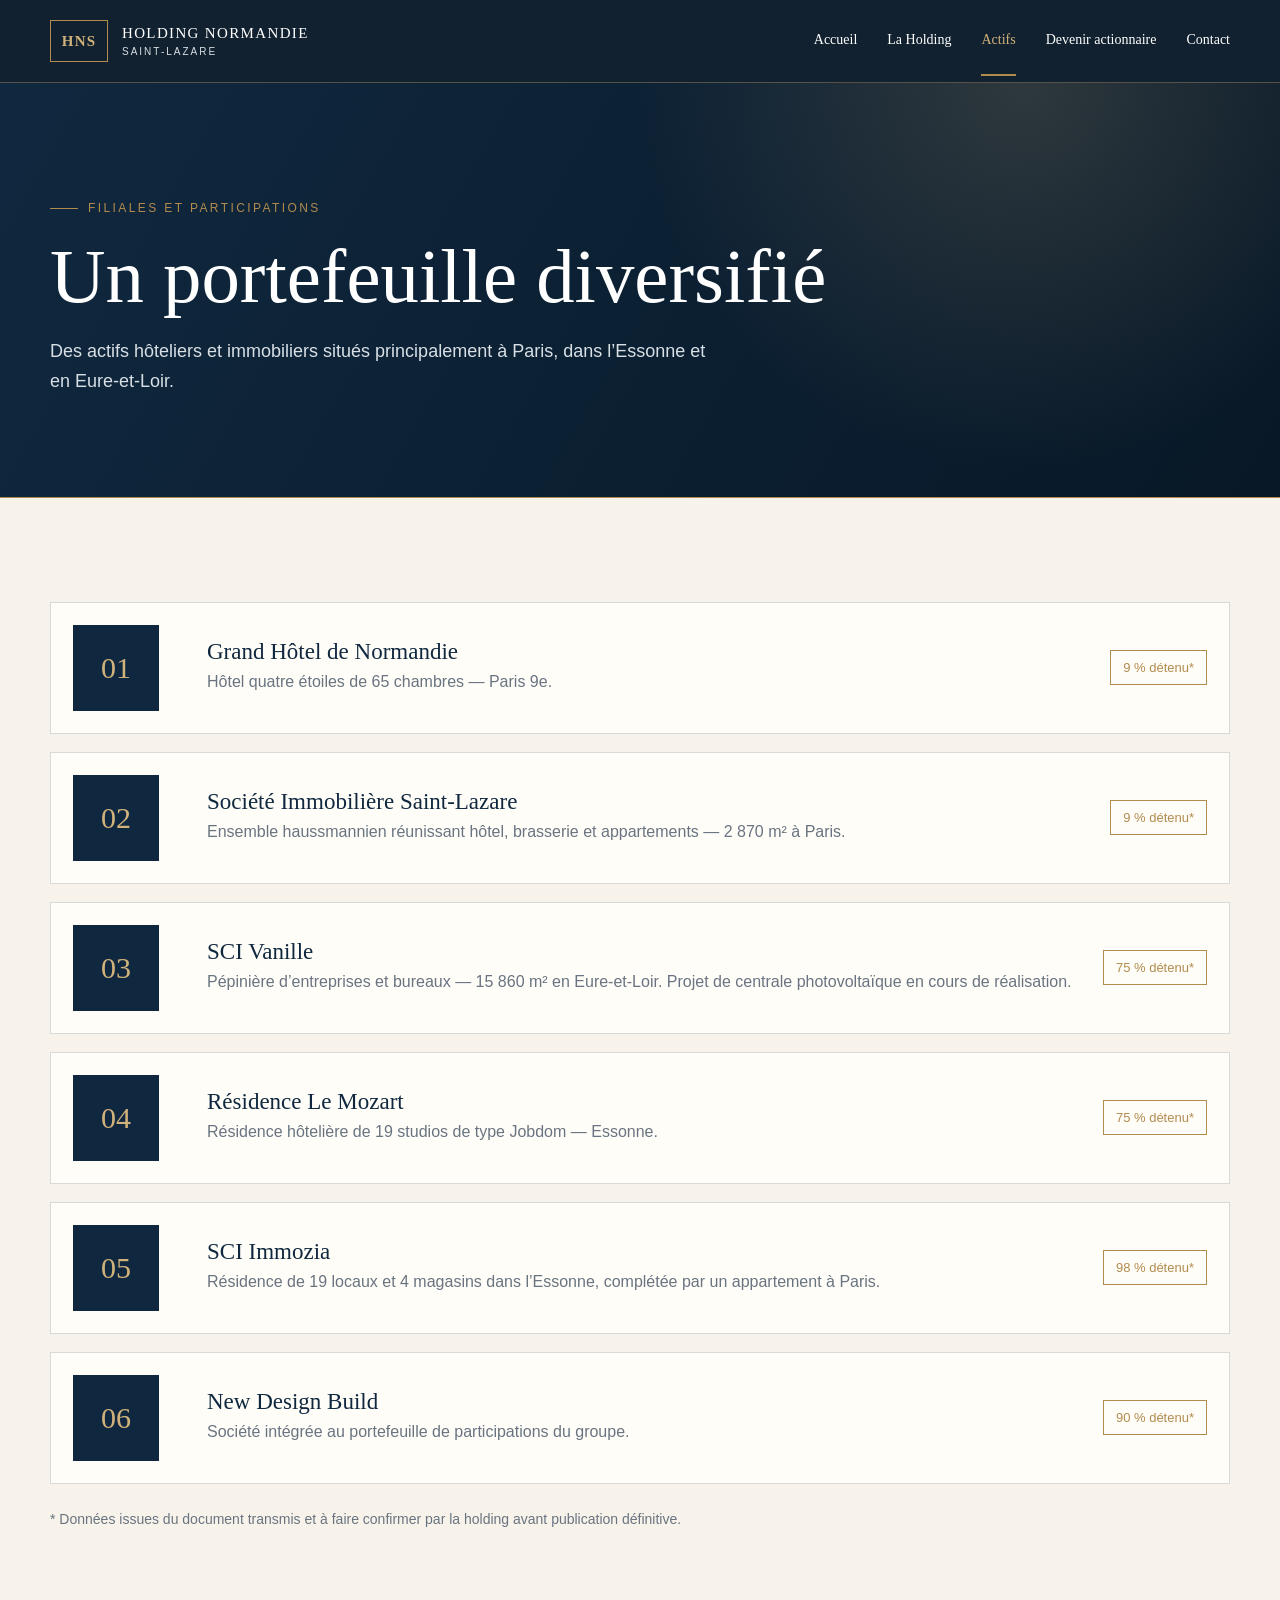
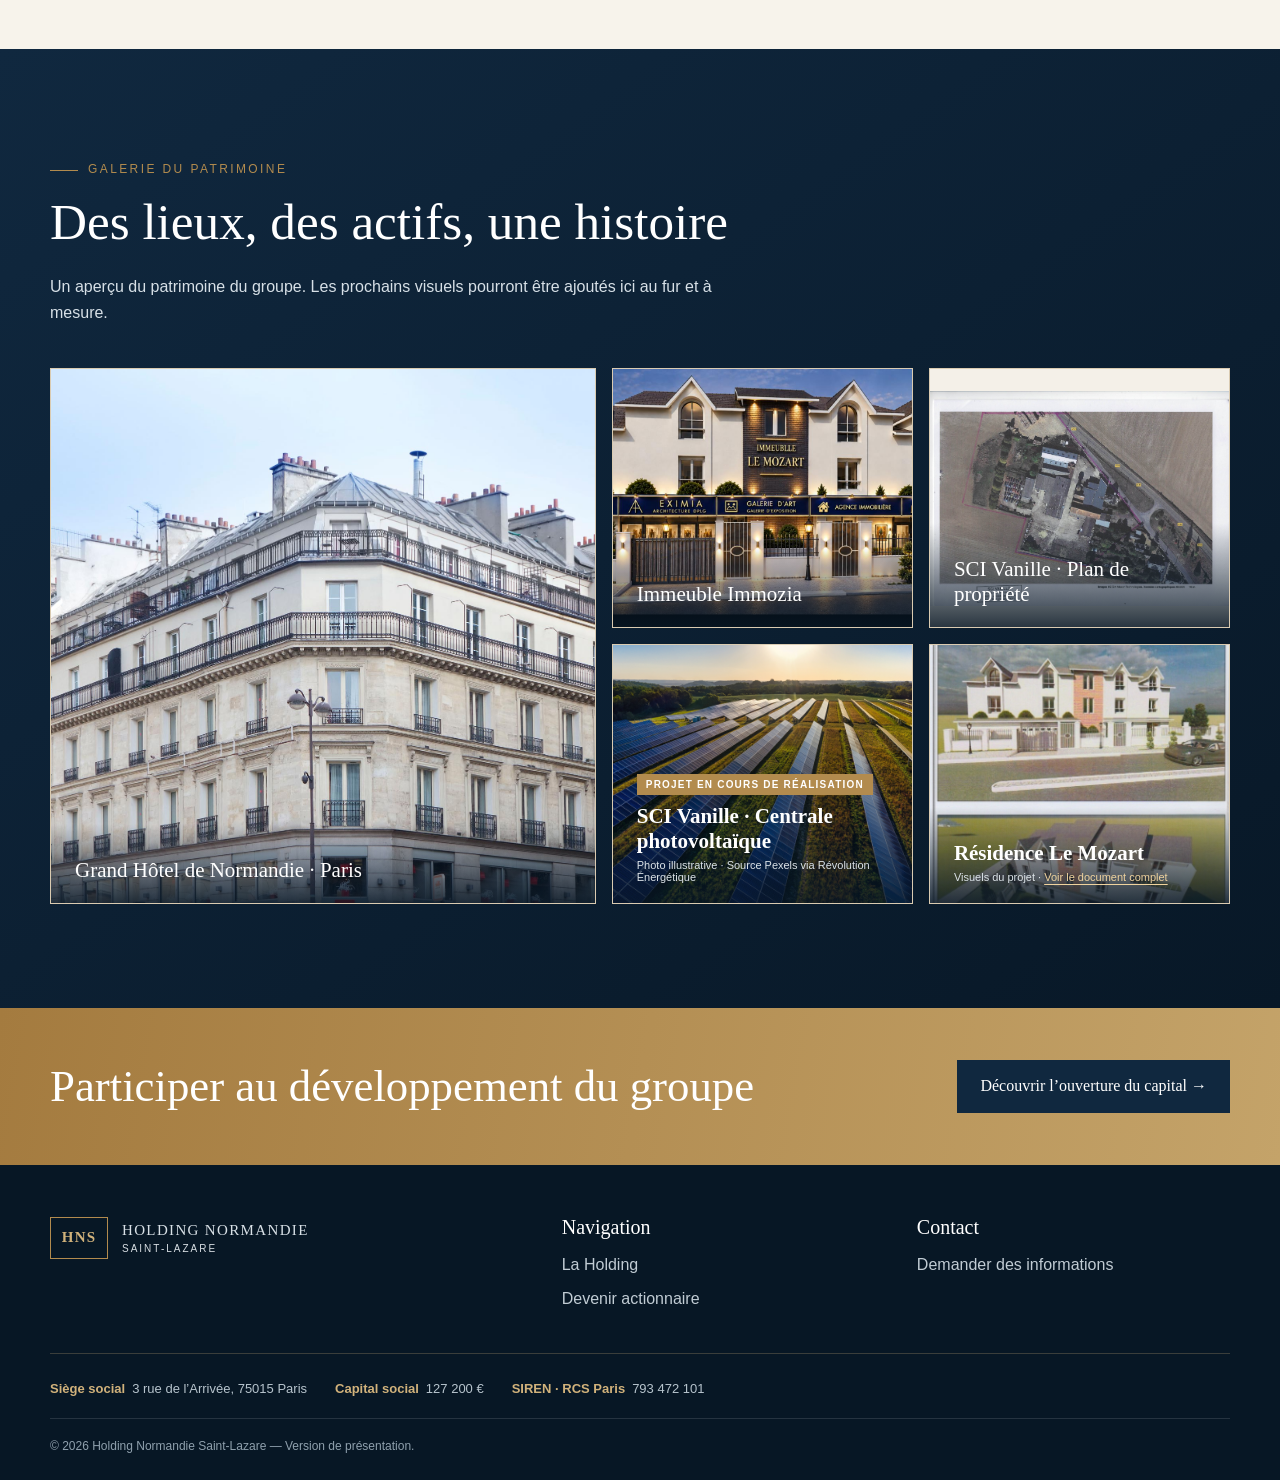
==== actifs.html @ c49e188b "Ajout du site vitrine de la Holding Normandie Saint-Lazare" ====
<!doctype html>
<html lang="fr">
<head>
<meta charset="utf-8">
<meta name="viewport" content="width=device-width,initial-scale=1">
<title>Filiales et actifs — Holding Normandie Saint-Lazare</title>
<meta name="description" content="Découvrez les principales filiales et participations de la Holding Normandie Saint-Lazare.">
<link rel="icon" href="favicon.svg">
<link rel="stylesheet" href="styles.css">
</head>
<body>
<header class="topbar">
<div class="container nav">
<a class="brand" href="index.html">
<span class="monogram">HNS</span>
<span class="brand-copy">Holding Normandie<span>Saint-Lazare</span>
</span>
</a>
<button class="menu-button" aria-label="Ouvrir le menu">☰</button>
<nav class="navlinks">
<a href="index.html">Accueil</a>
<a href="holding.html">La Holding</a>
<a class="active" href="actifs.html">Actifs</a>
<a href="actions.html">Devenir actionnaire</a>
<a href="contact.html">Contact</a>
</nav>
</div>
</header>
<main>
<section class="page-hero">
<div class="container">
<div class="eyebrow">Filiales et participations</div>
<h1>Un portefeuille diversifié</h1>
<p>Des actifs hôteliers et immobiliers situés principalement à Paris, dans l’Essonne et en Eure-et-Loir.</p>
</div>
</section>
<section class="section">
<div class="container">
<div class="asset-list">
<article class="asset">
<div class="asset-number">01</div>
<div>
<h3>Grand Hôtel de Normandie</h3>
<p>Hôtel quatre étoiles de 65 chambres — Paris 9e.</p>
</div>
<span class="badge">9 % détenu*</span>
</article>
<article class="asset">
<div class="asset-number">02</div>
<div>
<h3>Société Immobilière Saint-Lazare</h3>
<p>Ensemble haussmannien réunissant hôtel, brasserie et appartements — 2 870 m² à Paris.</p>
</div>
<span class="badge">9 % détenu*</span>
</article>
<article class="asset">
<div class="asset-number">03</div>
<div>
<h3>SCI Vanille</h3>
<p>Pépinière d’entreprises et bureaux — 15 860 m² en Eure-et-Loir. Projet de centrale photovoltaïque en cours de réalisation.</p>
</div>
<span class="badge">75 % détenu*</span>
</article>
<article class="asset">
<div class="asset-number">04</div>
<div>
<h3>Résidence Le Mozart</h3>
<p>Résidence hôtelière de 19 studios de type Jobdom — Essonne.</p>
</div>
<span class="badge">75 % détenu*</span>
</article>
<article class="asset">
<div class="asset-number">05</div>
<div>
<h3>SCI Immozia</h3>
<p>Résidence de 19 locaux et 4 magasins dans l’Essonne, complétée par un appartement à Paris.</p>
</div>
<span class="badge">98 % détenu*</span>
</article>
<article class="asset">
<div class="asset-number">06</div>
<div>
<h3>New Design Build</h3>
<p>Société intégrée au portefeuille de participations du groupe.</p>
</div>
<span class="badge">90 % détenu*</span>
</article>
</div>
<p class="legal" style="margin-top:24px">* Données issues du document transmis et à faire confirmer par la holding avant publication définitive.</p>
</div>
</section>
<section class="section section-dark">
<div class="container">
<div class="eyebrow">Galerie du patrimoine</div>
<h2>Des lieux, des actifs, une histoire</h2>
<p style="max-width:720px;color:#d7e0e7">Un aperçu du patrimoine du groupe. Les prochains visuels pourront être ajoutés ici au fur et à mesure.</p>
<div class="gallery">
<figure class="gallery-item">
<img src="assets/grand-hotel-de-normandie.jpg" alt="Façade haussmannienne du Grand Hôtel de Normandie à Paris">
<figcaption class="gallery-caption">Grand Hôtel de Normandie · Paris</figcaption>
</figure>
<figure class="gallery-item">
<img src="assets/immeuble-immozia.jpg" alt="Vue architecturale de l’immeuble Immozia">
<figcaption class="gallery-caption">Immeuble Immozia</figcaption>
</figure>
<figure class="gallery-item gallery-plan">
<img src="assets/plan-propriete-sci-vanille.jpg" alt="Plan aérien de la propriété SCI Vanille">
<figcaption class="gallery-caption">SCI Vanille · Plan de propriété</figcaption>
</figure>
<figure class="gallery-item gallery-solar">
<img src="assets/centrale-photovoltaique.jpg" alt="Vue illustrative d’une centrale photovoltaïque">
<figcaption class="gallery-caption"><span class="status-pill">Projet en cours de réalisation</span><strong>SCI Vanille · Centrale photovoltaïque</strong><small>Photo illustrative · Source Pexels via Révolution Énergétique</small></figcaption>
</figure>
<figure class="gallery-item gallery-mozart">
<img src="assets/residence-le-mozart-visuels-projet.jpg" alt="Vues architecturales de la Résidence Le Mozart">
<figcaption class="gallery-caption"><strong>Résidence Le Mozart</strong><small>Visuels du projet · <a href="assets/residence-le-mozart-visuels-projet.pdf" target="_blank" rel="noopener">Voir le document complet</a></small></figcaption>
</figure>
</div>
</div>
</section>
<section class="band">
<div class="container band-inner">
<h2>Participer au développement du groupe</h2>
<a class="btn" href="actions.html">Découvrir l’ouverture du capital →</a>
</div>
</section>
</main>
<footer class="footer">
<div class="container">
<div class="footer-grid">
<div>
<div class="brand">
<span class="monogram">HNS</span>
<span class="brand-copy">Holding Normandie<span>Saint-Lazare</span>
</span>
</div>
</div>
<div>
<h3>Navigation</h3>
<a href="holding.html">La Holding</a>
<a href="actions.html">Devenir actionnaire</a>
</div>
<div>
<h3>Contact</h3>
<a href="contact.html">Demander des informations</a>
</div>
</div>
<div class="company-info"><span><strong>Siège social</strong> 3 rue de l’Arrivée, 75015 Paris</span><span><strong>Capital social</strong> 127 200 €</span><span><strong>SIREN · RCS Paris</strong> 793 472 101</span></div>
<div class="footer-bottom">© 2026 Holding Normandie Saint-Lazare — Version de présentation.</div>
</div>
</footer>
<script src="site.js">
</script>
</body>
</html>
---- styles.css ----
:root{--navy:#10283f;--navy-2:#183851;--ink:#172434;--gold:#b28b4e;--gold-2:#d1b27b;--ivory:#f7f3eb;--paper:#fffdf8;--muted:#697480;--line:rgba(16,40,63,.16);--shadow:0 24px 70px rgba(16,40,63,.13)}
*{box-sizing:border-box}html{scroll-behavior:smooth}body{margin:0;background:var(--ivory);color:var(--ink);font-family:Arial,Helvetica,sans-serif;font-size:16px;line-height:1.65}h1,h2,h3,.serif{font-family:Georgia,'Times New Roman',serif;font-weight:500;line-height:1.08;margin:0}a{color:inherit;text-decoration:none}img{max-width:100%;display:block}.container{width:min(1180px,calc(100% - 40px));margin:auto}.topbar{position:sticky;top:0;z-index:30;background:rgba(16,40,63,.97);color:#fff;border-bottom:1px solid rgba(209,178,123,.35)}.nav{height:78px;display:flex;align-items:center;justify-content:space-between;gap:28px}.brand{display:flex;align-items:center;gap:14px;line-height:1.1}.monogram{width:42px;height:42px;border:1px solid var(--gold);display:grid;place-items:center;color:var(--gold-2);font:26px Georgia}.brand-copy{font:15px Georgia;letter-spacing:.09em;text-transform:uppercase}.brand-copy small{display:block;font:10px Arial;letter-spacing:.2em;margin-top:4px;color:#d8dee3}.navlinks{display:flex;align-items:center;gap:30px;font:14px Georgia}.navlinks a{padding:26px 0;border-bottom:2px solid transparent}.navlinks a:hover,.navlinks a.active{color:var(--gold-2);border-color:var(--gold)}.menu-button{display:none;background:none;border:1px solid rgba(255,255,255,.35);color:white;padding:8px 11px;font-size:20px}.eyebrow{display:inline-flex;align-items:center;gap:10px;text-transform:uppercase;letter-spacing:.2em;font-size:12px;color:var(--gold)}.eyebrow:before{content:"";width:28px;height:1px;background:currentColor}.hero{min-height:670px;position:relative;overflow:hidden;background:var(--paper)}.hero:after{content:"";position:absolute;inset:0 0 0 49%;background:linear-gradient(90deg,var(--paper) 0%,rgba(255,253,248,.1) 22%),url('assets/reference.jpeg') 76% center/auto 100% no-repeat;filter:saturate(.82)}.hero-inner{position:relative;z-index:2;padding:84px 0 76px;width:52%}.hero h1{font-size:clamp(2.8rem,5.4vw,5.2rem);letter-spacing:-.04em;color:var(--navy);margin:20px 0}.lead{font-size:1.12rem;color:#4b5965;max-width:630px}.offer-card{margin-top:32px;background:var(--navy);color:#fff;width:min(470px,100%);padding:25px 30px;border:1px solid var(--gold);box-shadow:0 0 0 3px var(--navy),0 0 0 4px var(--gold);text-align:center}.offer-card span{display:block;color:var(--gold-2);text-transform:uppercase;letter-spacing:.22em;font-size:12px}.price{font:64px Georgia;line-height:1;margin:7px 0}.price small{font:20px Georgia}.note{font-size:12px;color:#d6dde3}.actions-row{display:flex;gap:12px;flex-wrap:wrap;margin-top:26px}.btn{display:inline-flex;align-items:center;justify-content:center;gap:12px;min-height:50px;padding:12px 22px;border:1px solid var(--gold);background:var(--gold);color:#fff;font-family:Georgia;font-size:16px;transition:.2s}.btn:hover{background:#96713a}.btn-outline{background:transparent;color:var(--navy);border-color:var(--navy)}.btn-outline:hover{background:var(--navy);color:white}.section{padding:88px 0}.section-dark{background:var(--navy);color:white}.section h2{font-size:clamp(2.1rem,4vw,3.6rem);color:var(--navy);margin:14px 0 24px}.section-dark h2{color:white}.intro-grid,.split{display:grid;grid-template-columns:1.05fr .95fr;gap:70px;align-items:center}.stat-grid{display:grid;grid-template-columns:repeat(3,1fr);gap:1px;background:var(--line);border:1px solid var(--line)}.stat{background:var(--paper);padding:30px}.stat strong{display:block;color:var(--navy);font:38px Georgia}.stat span{color:var(--muted);font-size:14px}.cards{display:grid;grid-template-columns:repeat(3,1fr);gap:20px;margin-top:36px}.card{background:var(--paper);border:1px solid var(--line);padding:28px;min-height:220px;position:relative}.card:before{content:"";display:block;width:36px;height:2px;background:var(--gold);margin-bottom:24px}.card h3{font-size:25px;color:var(--navy);margin-bottom:12px}.card p{color:var(--muted);margin:0}.card .meta{margin-top:20px;color:var(--gold);text-transform:uppercase;letter-spacing:.12em;font-size:12px}.band{padding:52px 0;background:var(--gold);color:#fff}.band-inner{display:flex;align-items:center;justify-content:space-between;gap:30px}.band h2{font-size:clamp(1.8rem,3.5vw,3rem)}.band .btn{background:var(--navy);border-color:var(--navy)}.page-hero{padding:90px 0 72px;background:linear-gradient(120deg,var(--navy),var(--navy-2));color:white;border-bottom:3px solid var(--gold)}.page-hero h1{font-size:clamp(2.8rem,6vw,5rem);max-width:820px;margin:18px 0}.page-hero p{max-width:680px;color:#d8e0e6;font-size:18px}.timeline{border-left:1px solid var(--gold);padding-left:34px}.timeline-item{margin-bottom:38px}.timeline-item b{color:var(--gold);letter-spacing:.12em;font-size:13px}.timeline-item h3{font-size:28px;margin:6px 0}.asset-list{display:grid;gap:18px}.asset{display:grid;grid-template-columns:110px 1fr auto;align-items:center;gap:24px;background:var(--paper);border:1px solid var(--line);padding:22px}.asset-number{width:86px;height:86px;background:var(--navy);color:var(--gold-2);display:grid;place-items:center;font:30px Georgia}.asset h3{font-size:23px;color:var(--navy);margin-bottom:5px}.asset p{margin:0;color:var(--muted)}.badge{padding:6px 12px;border:1px solid var(--gold);color:var(--gold);font-size:13px;white-space:nowrap}.steps{display:grid;grid-template-columns:repeat(3,1fr);gap:24px;counter-reset:step}.step{counter-increment:step;padding:30px;border-top:1px solid var(--gold);background:rgba(255,255,255,.05)}.step:before{content:"0" counter(step);font:36px Georgia;color:var(--gold-2)}.step h3{margin:15px 0 10px;font-size:24px}.risk{border:1px solid rgba(178,139,78,.5);padding:22px;background:#fbf7ef;color:#5d513e}.form-wrap{display:grid;grid-template-columns:.72fr 1.28fr;gap:60px;align-items:start}.form-card{background:var(--paper);border:1px solid var(--line);box-shadow:var(--shadow);padding:38px}.form-grid{display:grid;grid-template-columns:1fr 1fr;gap:18px}.field{display:flex;flex-direction:column;gap:7px}.field.full{grid-column:1/-1}label{font-weight:700;font-size:14px;color:var(--navy)}input,select,textarea{width:100%;border:1px solid #cbd1d3;background:white;padding:13px 14px;font:16px Arial;color:var(--ink);border-radius:0}textarea{min-height:130px;resize:vertical}input:focus,select:focus,textarea:focus{outline:2px solid rgba(178,139,78,.35);border-color:var(--gold)}.check{display:flex;gap:10px;align-items:flex-start;font-size:13px;color:var(--muted)}.check input{width:auto;margin-top:5px}.success{display:none;padding:16px;border-left:3px solid var(--gold);background:#f4ebdc;margin-top:18px}.success.show{display:block}.footer{background:#0b1e30;color:#d8e0e6;padding:52px 0 24px}.footer-grid{display:grid;grid-template-columns:1.2fr .8fr .8fr;gap:42px}.footer h3{color:white;font-size:20px;margin-bottom:14px}.footer a{display:block;margin:7px 0;color:#c1ccd4}.footer-bottom{border-top:1px solid rgba(255,255,255,.12);margin-top:40px;padding-top:18px;font-size:12px;color:#8fa0ad}.legal{font-size:14px;color:var(--muted)}
@media(max-width:900px){.navlinks{display:none;position:absolute;top:78px;left:0;right:0;background:var(--navy);padding:18px 30px;flex-direction:column;align-items:flex-start;gap:0}.navlinks.open{display:flex}.navlinks a{padding:12px 0}.menu-button{display:block}.hero:after{inset:46% 0 0 0;background:linear-gradient(180deg,var(--paper),rgba(255,253,248,.1)),url('assets/reference.jpeg') 76% center/cover no-repeat;opacity:.8}.hero-inner{width:100%;padding:58px 0 340px}.intro-grid,.split,.form-wrap{grid-template-columns:1fr;gap:38px}.cards{grid-template-columns:1fr 1fr}.stat-grid{grid-template-columns:1fr}.footer-grid{grid-template-columns:1fr 1fr}.asset{grid-template-columns:86px 1fr}.asset .badge{grid-column:2}}
@media(max-width:620px){.container{width:min(100% - 28px,1180px)}.brand-copy{font-size:12px}.hero h1{font-size:2.6rem}.hero-inner{padding-top:42px}.price{font-size:52px}.section{padding:62px 0}.cards,.steps,.form-grid,.footer-grid{grid-template-columns:1fr}.band-inner{align-items:flex-start;flex-direction:column}.asset{grid-template-columns:1fr}.asset-number{width:64px;height:64px}.asset .badge{grid-column:1}.form-card{padding:24px}}

/* Premium visual layer */
.topbar{background:rgba(8,24,39,.96);backdrop-filter:blur(18px)}
.nav{height:82px}.brand-copy span{display:block;font:10px Arial;letter-spacing:.2em;margin-top:4px;color:#d8dee3}
.hero{min-height:720px}.hero:before{content:"";position:absolute;inset:0;background:linear-gradient(90deg,var(--paper) 0 43%,rgba(255,253,248,.9) 50%,rgba(255,253,248,0) 70%);z-index:1}
.hero:after{inset:0 0 0 36%;background:url('assets/grand-hotel-de-normandie.jpg') 54% center/cover no-repeat;filter:saturate(.72) contrast(.98)}
.hero-inner{padding:92px 0 78px;width:50%}.hero h1{font-size:clamp(3rem,5.5vw,5.4rem)}
.offer-card{background:linear-gradient(145deg,#10283f,#081827);box-shadow:0 18px 50px rgba(16,40,63,.2)}
.btn{transition:transform .2s,background .2s,box-shadow .2s}.btn:hover{transform:translateY(-2px);box-shadow:0 12px 28px rgba(16,40,63,.15)}
.section{padding:104px 0}.section-dark{background:linear-gradient(145deg,#10283f,#081827)}
.card,.asset{transition:transform .25s,border-color .25s,box-shadow .25s}.card:hover,.asset:hover{transform:translateY(-4px);border-color:var(--gold);box-shadow:var(--shadow)}
.page-hero{padding:108px 0 82px;background:radial-gradient(circle at 80% 0,rgba(209,178,123,.18),transparent 35%),linear-gradient(120deg,var(--navy),#081827);border-bottom:1px solid var(--gold)}
.band{background:linear-gradient(100deg,#a47b3f,#c4a369)}.footer{background:#071725}
.gallery{display:grid;grid-template-columns:1.45fr .8fr .8fr;grid-template-rows:260px 260px;gap:16px;margin-top:42px}
.gallery-item{position:relative;overflow:hidden;background:#e6dfd1;border:1px solid rgba(178,139,78,.24);margin:0}.gallery-item:first-child{grid-row:1/3}
.gallery-item img{width:100%;height:100%;object-fit:cover;transition:transform .55s}.gallery-item:hover img{transform:scale(1.025)}
.gallery-caption{position:absolute;inset:auto 0 0;padding:34px 24px 20px;color:white;background:linear-gradient(transparent,rgba(8,23,37,.86));font:21px Georgia}
.placeholder{height:100%;display:grid;place-items:center;text-align:center;color:#76694f;background:linear-gradient(135deg,rgba(255,255,255,.65),rgba(178,139,78,.12)),repeating-linear-gradient(45deg,transparent 0 18px,rgba(178,139,78,.06) 18px 19px)}
.placeholder span{display:block;font:18px Georgia}.placeholder small{display:block;margin-top:7px;font:11px Arial;letter-spacing:.16em;text-transform:uppercase}
@media(max-width:900px){.nav{height:74px}.navlinks{top:74px;background:#081827;box-shadow:0 18px 35px rgba(0,0,0,.25)}.hero{min-height:auto}.hero:before{background:linear-gradient(180deg,var(--paper) 0 53%,rgba(255,253,248,.92) 62%,rgba(255,253,248,0) 82%)}.hero:after{inset:45% 0 0;background:url('assets/grand-hotel-de-normandie.jpg') 54% center/cover no-repeat;opacity:.9}.hero-inner{width:100%;padding:56px 0 390px}.gallery{grid-template-columns:1fr 1fr;grid-template-rows:360px 210px 210px}.gallery-item:first-child{grid-column:1/3;grid-row:auto}.section{padding:78px 0}}
@media(max-width:620px){.brand-copy{font-size:11px}.monogram{width:39px;height:39px}.hero-inner{padding:42px 0 310px}.hero:after{inset:57% 0 0;background-position:52% center}.lead{font-size:1rem}.actions-row .btn{width:100%}.section{padding:64px 0}.page-hero{padding:66px 0 58px}.gallery{grid-template-columns:1fr;grid-template-rows:310px 190px 190px 190px}.gallery-item:first-child{grid-column:auto}.footer{padding-top:44px}}
.monogram{width:58px;font:700 15px Georgia;letter-spacing:.08em}
@media(max-width:620px){.monogram{width:50px;height:39px;font-size:13px}}
.company-info{display:flex;flex-wrap:wrap;gap:14px 28px;margin-top:34px;padding-top:24px;border-top:1px solid rgba(209,178,123,.25);font-size:13px;color:#b7c4cd}.company-info span{display:inline-flex;gap:7px}.company-info strong{color:#d1b27b;font-weight:600}.footer-bottom{margin-top:18px}
@media(max-width:620px){.company-info{display:grid;gap:10px}.company-info span{display:block}.company-info strong{display:block;margin-bottom:2px}}
.gallery-caption strong,.gallery-caption small{display:block}.gallery-caption small{font:11px Arial;margin-top:5px;color:#dce3e8}.status-pill{display:inline-block;margin-bottom:9px;padding:5px 9px;background:#b28b4e;color:white;font:700 10px Arial;letter-spacing:.12em;text-transform:uppercase}.gallery-plan img{object-position:center}.gallery-solar .gallery-caption{padding-top:54px}
.gallery-plan img{object-fit:contain;background:#f4f0e8}
.gallery-mozart img{object-position:center 18%}.gallery-caption a{color:#f0d39e;text-decoration:underline;text-underline-offset:3px}
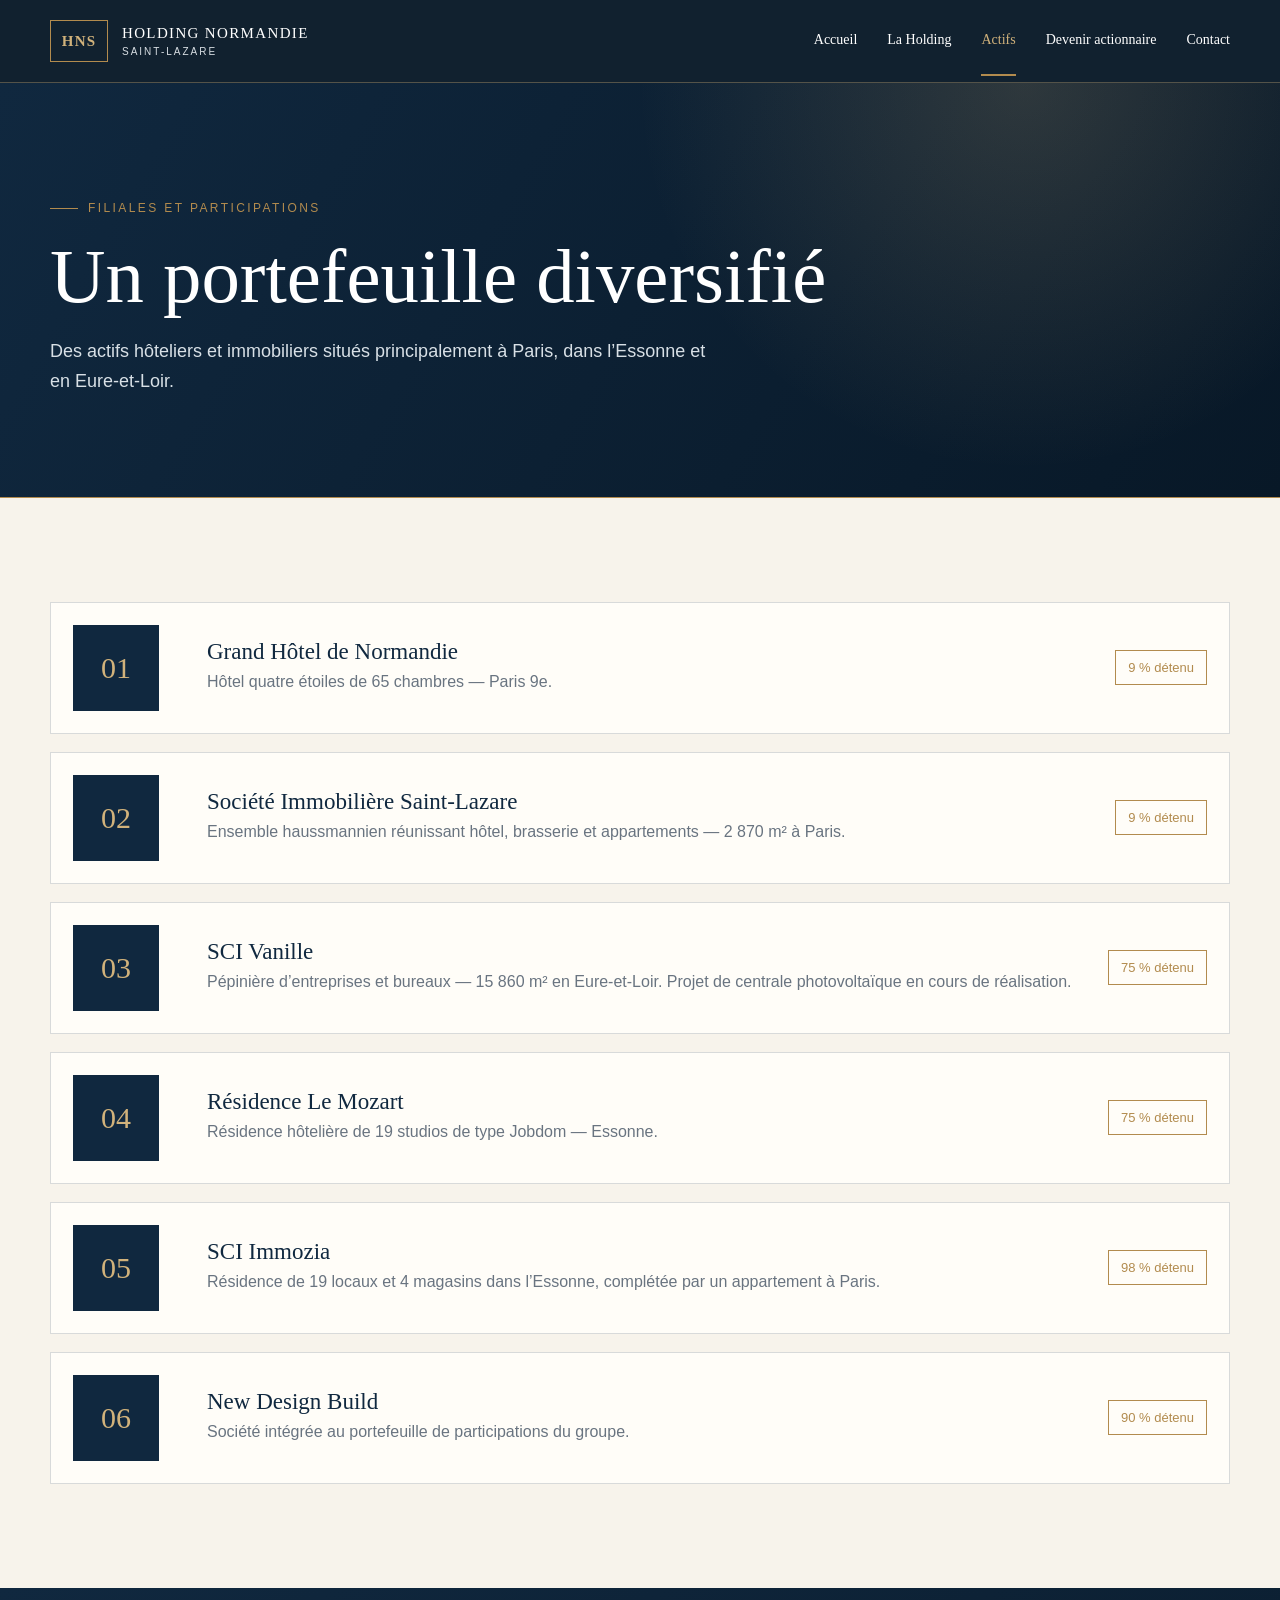
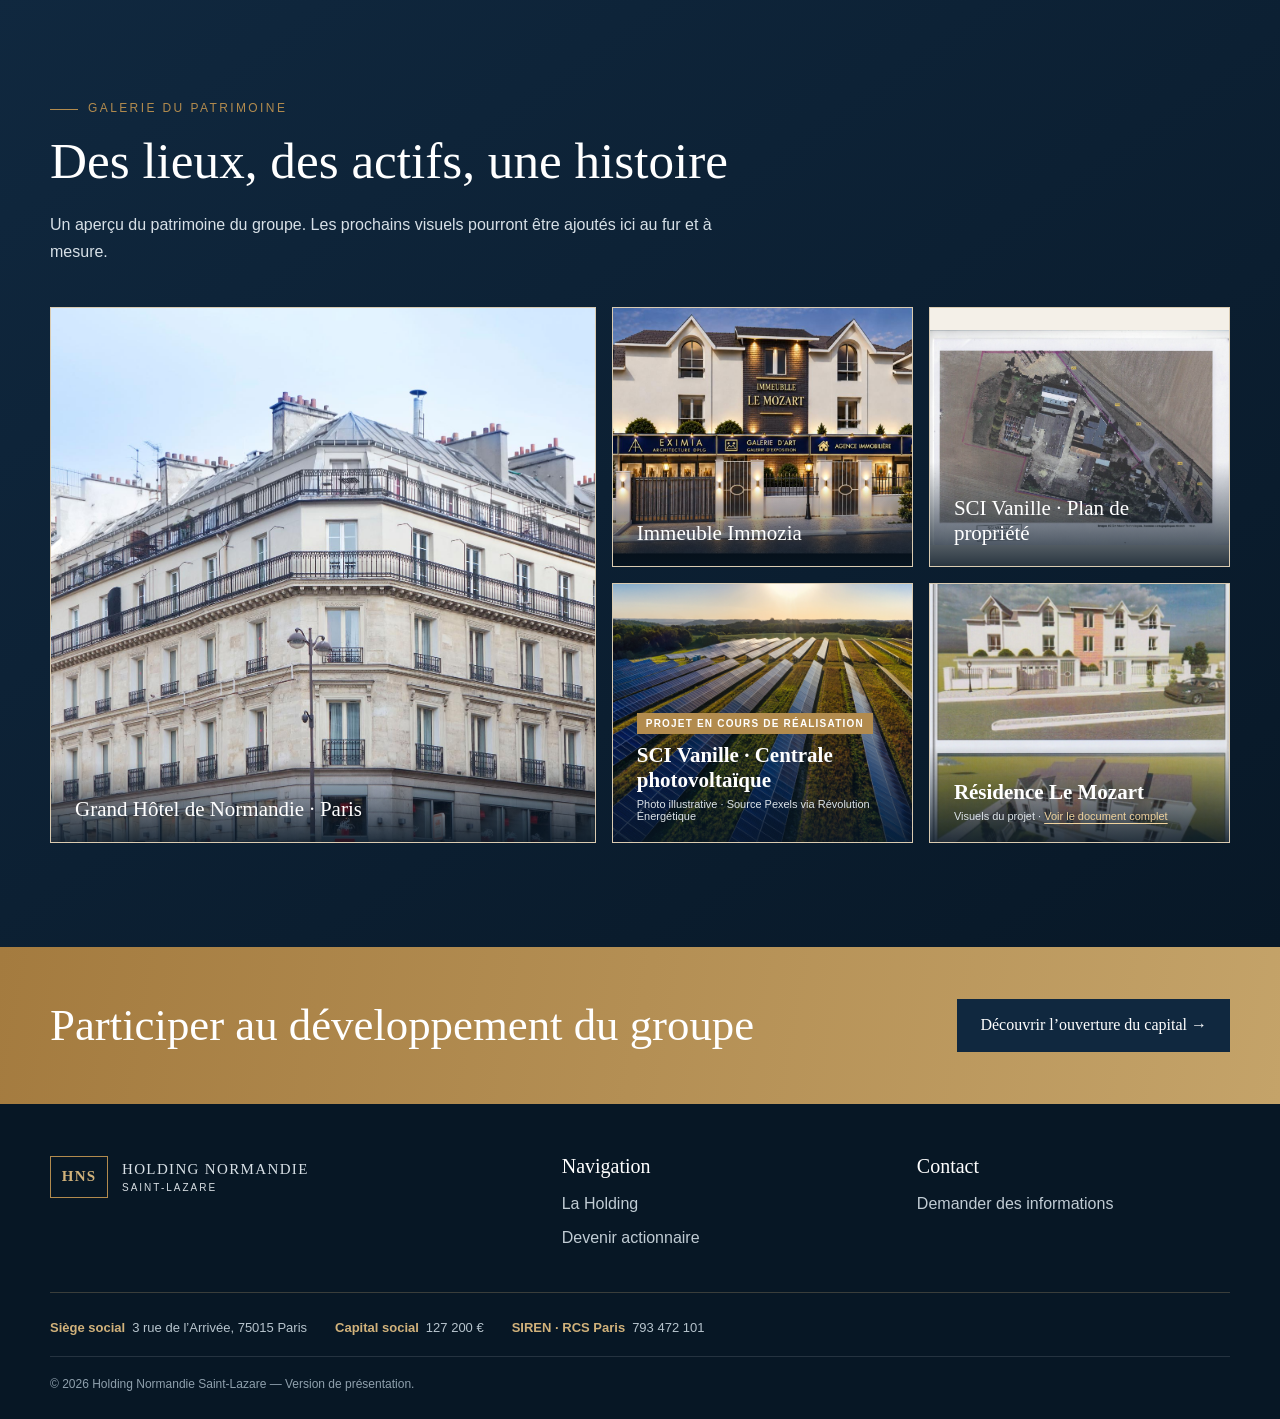
==== commit c498d637: "Corriger la fourchette de valorisation, le nombre de filiales et retirer les mentions provisoires" ====
--- a/actifs.html
+++ b/actifs.html
@@ -43,7 +43,7 @@
 <h3>Grand Hôtel de Normandie</h3>
 <p>Hôtel quatre étoiles de 65 chambres — Paris 9e.</p>
 </div>
-<span class="badge">9 % détenu*</span>
+<span class="badge">9 % détenu</span>
 </article>
 <article class="asset">
 <div class="asset-number">02</div>
@@ -51,7 +51,7 @@
 <h3>Société Immobilière Saint-Lazare</h3>
 <p>Ensemble haussmannien réunissant hôtel, brasserie et appartements — 2 870 m² à Paris.</p>
 </div>
-<span class="badge">9 % détenu*</span>
+<span class="badge">9 % détenu</span>
 </article>
 <article class="asset">
 <div class="asset-number">03</div>
@@ -59,7 +59,7 @@
 <h3>SCI Vanille</h3>
 <p>Pépinière d’entreprises et bureaux — 15 860 m² en Eure-et-Loir. Projet de centrale photovoltaïque en cours de réalisation.</p>
 </div>
-<span class="badge">75 % détenu*</span>
+<span class="badge">75 % détenu</span>
 </article>
 <article class="asset">
 <div class="asset-number">04</div>
@@ -67,7 +67,7 @@
 <h3>Résidence Le Mozart</h3>
 <p>Résidence hôtelière de 19 studios de type Jobdom — Essonne.</p>
 </div>
-<span class="badge">75 % détenu*</span>
+<span class="badge">75 % détenu</span>
 </article>
 <article class="asset">
 <div class="asset-number">05</div>
@@ -75,7 +75,7 @@
 <h3>SCI Immozia</h3>
 <p>Résidence de 19 locaux et 4 magasins dans l’Essonne, complétée par un appartement à Paris.</p>
 </div>
-<span class="badge">98 % détenu*</span>
+<span class="badge">98 % détenu</span>
 </article>
 <article class="asset">
 <div class="asset-number">06</div>
@@ -83,10 +83,9 @@
 <h3>New Design Build</h3>
 <p>Société intégrée au portefeuille de participations du groupe.</p>
 </div>
-<span class="badge">90 % détenu*</span>
+<span class="badge">90 % détenu</span>
 </article>
 </div>
-<p class="legal" style="margin-top:24px">* Données issues du document transmis et à faire confirmer par la holding avant publication définitive.</p>
 </div>
 </section>
 <section class="section section-dark">
--- a/styles.css
+++ b/styles.css
@@ -30,3 +30,13 @@
 .gallery-caption strong,.gallery-caption small{display:block}.gallery-caption small{font:11px Arial;margin-top:5px;color:#dce3e8}.status-pill{display:inline-block;margin-bottom:9px;padding:5px 9px;background:#b28b4e;color:white;font:700 10px Arial;letter-spacing:.12em;text-transform:uppercase}.gallery-plan img{object-position:center}.gallery-solar .gallery-caption{padding-top:54px}
 .gallery-plan img{object-fit:contain;background:#f4f0e8}
 .gallery-mozart img{object-position:center 18%}.gallery-caption a{color:#f0d39e;text-decoration:underline;text-underline-offset:3px}
+.hp{position:absolute;left:-9999em;top:auto;width:1px;height:1px;overflow:hidden}
+.error{display:none;padding:16px;border-left:3px solid #b23a2e;background:#fbeae8;margin-top:18px}
+.error.show{display:block}
+.captcha{border:1px dashed #cfc6b2;background:#fdfbf6;padding:14px 16px}
+.captcha-ask{display:block;font:700 12px Arial;letter-spacing:.08em;text-transform:uppercase;color:var(--muted);margin-bottom:10px}
+.captcha-ask strong{color:var(--navy);font-size:22px;letter-spacing:0;margin:0 4px}
+.symbols{display:flex;gap:10px;flex-wrap:wrap}
+.sym-btn{flex:0 1 56px;width:56px;height:56px;display:grid;place-items:center;font:26px Georgia;border:1px solid #cfc6b2;background:#fff;color:var(--ink);cursor:pointer;padding:0}
+.sym-btn:hover{border-color:var(--gold)}
+.sym-btn.selected{background:var(--gold);border-color:var(--gold);color:#fff}
